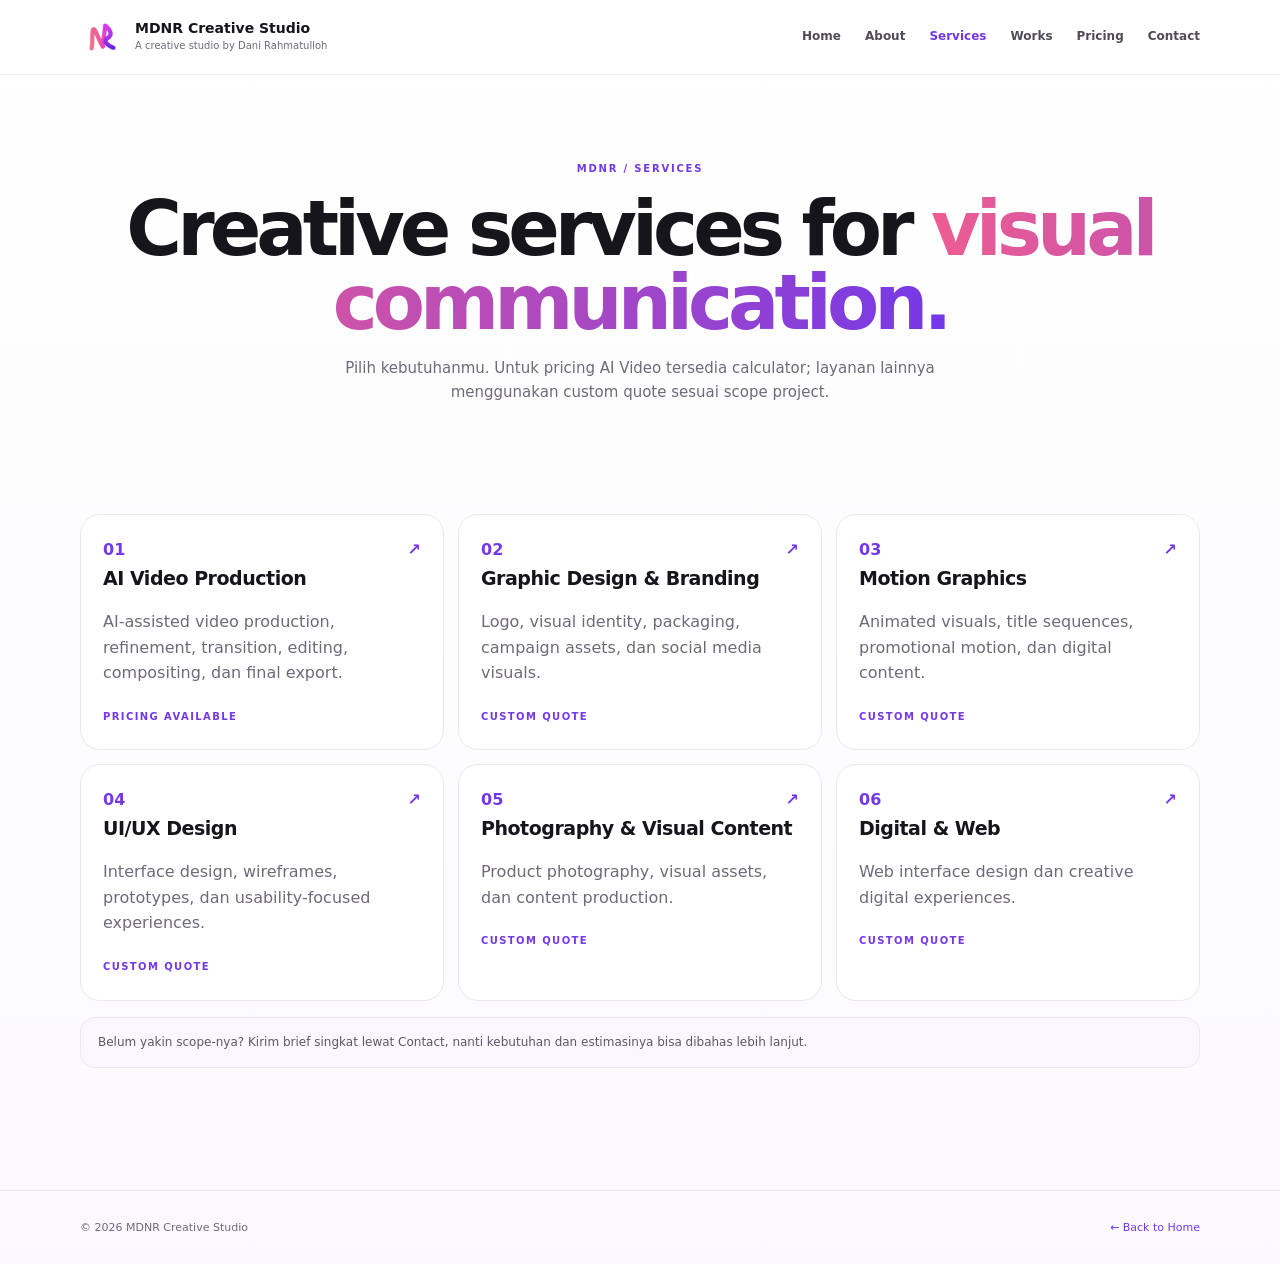
==== services/index.html @ 3273d2fa "2nd deploy, revisi" ====
<!doctype html><html lang="id"><head><meta charset="utf-8"><meta name="viewport" content="width=device-width,initial-scale=1"><meta name="description" content="Services — MDNR Creative Studio"><link rel="icon" type="image/png" href="../assets/logo/favicon.png"><link rel="stylesheet" href="../css/simple-pages.css"><title>Services — MDNR Creative Studio</title></head><body><header class="site-header"><nav class="nav shell"><a class="brand" href="/"><img src="../assets/logo/mdnr-logo.png" alt="MDNR"><span><strong>MDNR Creative Studio</strong><small>A creative studio by Dani Rahmatulloh</small></span></a><button class="menu-toggle" aria-expanded="false" aria-label="Open menu"><i></i><i></i><i></i></button><div class="menu"><a href="/">Home</a><a href="/about/">About</a><a class="active" href="/services/">Services</a><a href="/works/">Works</a><a href="/pricing/">Pricing</a><a href="/contact/">Contact</a></div></nav></header><main><section class="hero shell"><div class="eyebrow">MDNR / Services</div><h1>Creative services for <i>visual communication.</i></h1><p>Pilih kebutuhanmu. Untuk pricing AI Video tersedia calculator; layanan lainnya menggunakan custom quote sesuai scope project.</p></section><section class="section shell"><div class="service-grid"><a class="service" href="/pricing/ai-video/"><div class="arrow"><span>01</span><span>↗</span></div><h3>AI Video Production</h3><p>AI-assisted video production, refinement, transition, editing, compositing, dan final export.</p><span class="label">Pricing available</span></a><a class="service" href="/contact/"><div class="arrow"><span>02</span><span>↗</span></div><h3>Graphic Design &amp; Branding</h3><p>Logo, visual identity, packaging, campaign assets, dan social media visuals.</p><span class="label">Custom quote</span></a><a class="service" href="/contact/"><div class="arrow"><span>03</span><span>↗</span></div><h3>Motion Graphics</h3><p>Animated visuals, title sequences, promotional motion, dan digital content.</p><span class="label">Custom quote</span></a><a class="service" href="/contact/"><div class="arrow"><span>04</span><span>↗</span></div><h3>UI/UX Design</h3><p>Interface design, wireframes, prototypes, dan usability-focused experiences.</p><span class="label">Custom quote</span></a><a class="service" href="/contact/"><div class="arrow"><span>05</span><span>↗</span></div><h3>Photography &amp; Visual Content</h3><p>Product photography, visual assets, dan content production.</p><span class="label">Custom quote</span></a><a class="service" href="/contact/"><div class="arrow"><span>06</span><span>↗</span></div><h3>Digital &amp; Web</h3><p>Web interface design dan creative digital experiences.</p><span class="label">Custom quote</span></a></div><div class="notice">Belum yakin scope-nya? Kirim brief singkat lewat Contact, nanti kebutuhan dan estimasinya bisa dibahas lebih lanjut.</div></section></main><footer class="footer"><div class="shell footer-row"><span>© <span data-year></span> MDNR Creative Studio</span><a class="back" href="/">← Back to Home</a></div></footer><script src="../js/simple-pages.js"></script></body></html>
---- css/simple-pages.css ----
:root{--pink:#ed5d92;--purple:#7438e8;--ink:#17151c;--muted:#706979;--line:#ebe6f0;--soft:#faf7fc}*{box-sizing:border-box}html{scroll-behavior:smooth}body{margin:0;font-family:Inter,system-ui,-apple-system,BlinkMacSystemFont,"Segoe UI",sans-serif;color:var(--ink);background:linear-gradient(180deg,#fff 0%,#fbf9fd 100%);line-height:1.6}.shell{width:min(1120px,calc(100% - 36px));margin:auto}.site-header{position:sticky;top:0;z-index:20;background:rgba(255,255,255,.9);backdrop-filter:blur(14px);border-bottom:1px solid rgba(235,230,240,.8)}.nav{min-height:74px;display:flex;align-items:center;justify-content:space-between;gap:24px}.brand{display:flex;align-items:center;gap:11px;color:inherit;text-decoration:none}.brand img{width:44px;height:44px;object-fit:contain;border-radius:10px}.brand strong{display:block;font-size:14px;line-height:1.2}.brand small{display:block;font-size:10px;color:var(--muted);margin-top:2px}.menu{display:flex;align-items:center;gap:24px}.menu a{font-size:12px;color:#514b58;text-decoration:none;font-weight:700}.menu a:hover,.menu a.active{color:var(--purple)}.menu-toggle{display:none;border:0;background:none;padding:8px}.menu-toggle i{display:block;width:22px;height:2px;background:var(--ink);margin:4px}.hero{padding:86px 0 58px;text-align:center}.eyebrow{font-size:10px;text-transform:uppercase;letter-spacing:.18em;color:var(--purple);font-weight:900}.hero h1{font-size:clamp(42px,7vw,76px);line-height:.98;letter-spacing:-.065em;margin:15px 0}.hero h1 i,.section h2 i{font-style:normal;background:linear-gradient(90deg,var(--pink),var(--purple));-webkit-background-clip:text;background-clip:text;color:transparent}.hero p{max-width:680px;margin:0 auto;color:var(--muted);font-size:15px}.section{padding:52px 0}.grid{display:grid;grid-template-columns:1.05fr .95fr;gap:28px}.card{background:#fff;border:1px solid var(--line);border-radius:22px;padding:26px;box-shadow:0 16px 45px rgba(50,20,80,.06)}.label{font-size:10px;letter-spacing:.14em;text-transform:uppercase;font-weight:900;color:var(--purple)}h2{font-size:clamp(30px,5vw,52px);line-height:1.02;letter-spacing:-.055em;margin:10px 0 16px}h3{font-size:19px;letter-spacing:-.025em;margin:0 0 7px}p{color:var(--muted)}.list{display:grid;gap:12px;margin-top:18px}.item{display:flex;gap:14px;padding:15px 0;border-bottom:1px solid var(--line)}.item:last-child{border-bottom:0}.num{font-size:11px;color:var(--purple);font-weight:900;min-width:28px}.actions{display:flex;gap:10px;flex-wrap:wrap;margin-top:22px}.button{display:inline-flex;align-items:center;justify-content:center;min-height:46px;padding:0 18px;border-radius:12px;text-decoration:none;font-size:12px;font-weight:900}.primary{background:linear-gradient(90deg,var(--pink),var(--purple));color:#fff}.secondary{border:1px solid var(--line);color:var(--ink);background:#fff}.service-grid,.work-grid{display:grid;grid-template-columns:repeat(3,1fr);gap:14px}.service,.work{display:block;text-decoration:none;color:inherit;background:#fff;border:1px solid var(--line);border-radius:20px;padding:22px;min-height:190px;transition:.2s}.service:hover,.work:hover{transform:translateY(-3px);box-shadow:0 15px 35px rgba(50,20,80,.08);border-color:#d8caea}.service .arrow,.work .arrow{display:flex;justify-content:space-between;color:var(--purple);font-weight:900}.work{min-height:220px;background:linear-gradient(145deg,#fff,#f9f4ff)}.work strong{font-size:24px;line-height:1.02;display:block;margin-top:48px;letter-spacing:-.045em}.notice{margin-top:16px;padding:15px 17px;border-radius:15px;background:#fbf7ff;border:1px solid #eee5fa;color:#5e5668;font-size:12px}.footer{margin-top:70px;padding:28px 0;border-top:1px solid var(--line);font-size:11px;color:var(--muted)}.footer-row{display:flex;justify-content:space-between;gap:20px;align-items:center}.footer a{color:var(--purple);text-decoration:none}.contact-box{max-width:760px;margin:0 auto;text-align:center}.contact-box .card{padding:38px}.email{font-size:clamp(20px,4vw,34px);font-weight:900;letter-spacing:-.04em;color:var(--ink);text-decoration:none}.back{font-size:11px;color:var(--muted);text-decoration:none}.back:hover{color:var(--purple)}
@media(max-width:760px){.menu{display:none;position:absolute;top:74px;left:0;right:0;background:#fff;border-bottom:1px solid var(--line);padding:16px 18px;flex-direction:column;align-items:flex-start;gap:15px}.menu.open{display:flex}.menu-toggle{display:block}.grid,.service-grid,.work-grid{grid-template-columns:1fr}.hero{padding:62px 0 35px}.section{padding:35px 0}.footer-row{align-items:flex-start;flex-direction:column}}

.contact-details{display:flex;flex-direction:column;gap:10px;margin:20px 0}.contact-details .email{display:block;margin:0}.contact-note{font-size:12px;color:var(--mut,#716b78)}
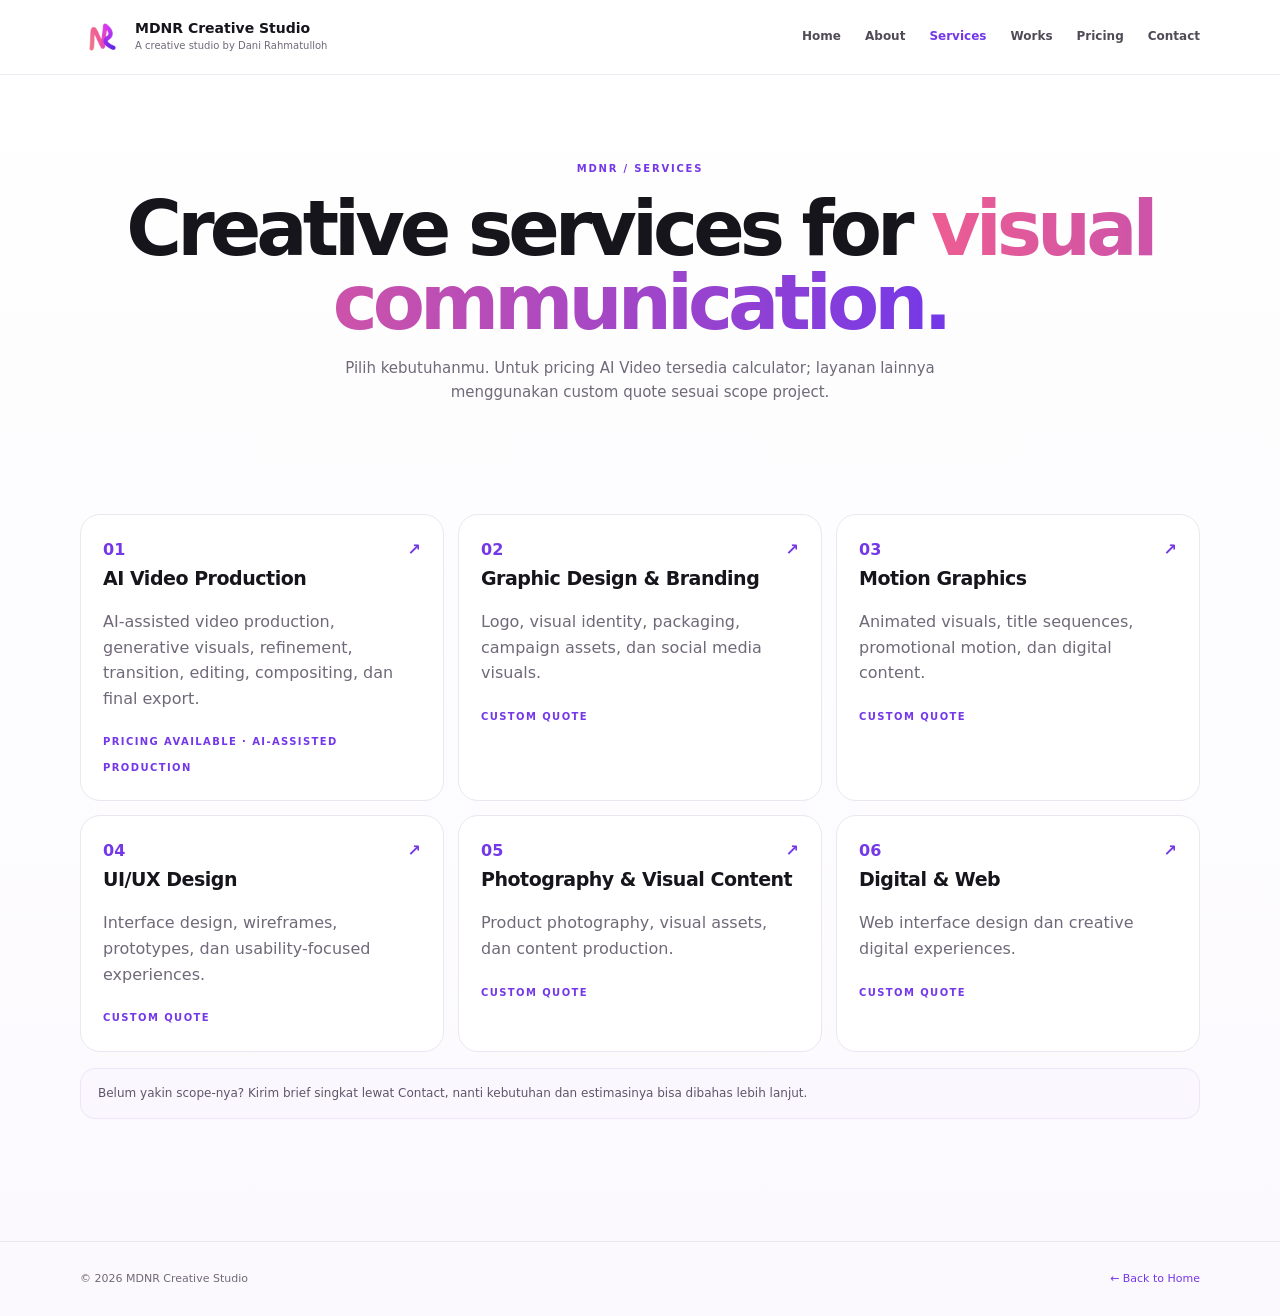
==== commit 795d7063: "3-tambahan-page" ====
--- a/services/index.html
+++ b/services/index.html
@@ -1 +1 @@
-<!doctype html><html lang="id"><head><meta charset="utf-8"><meta name="viewport" content="width=device-width,initial-scale=1"><meta name="description" content="Services — MDNR Creative Studio"><link rel="icon" type="image/png" href="../assets/logo/favicon.png"><link rel="stylesheet" href="../css/simple-pages.css"><title>Services — MDNR Creative Studio</title></head><body><header class="site-header"><nav class="nav shell"><a class="brand" href="/"><img src="../assets/logo/mdnr-logo.png" alt="MDNR"><span><strong>MDNR Creative Studio</strong><small>A creative studio by Dani Rahmatulloh</small></span></a><button class="menu-toggle" aria-expanded="false" aria-label="Open menu"><i></i><i></i><i></i></button><div class="menu"><a href="/">Home</a><a href="/about/">About</a><a class="active" href="/services/">Services</a><a href="/works/">Works</a><a href="/pricing/">Pricing</a><a href="/contact/">Contact</a></div></nav></header><main><section class="hero shell"><div class="eyebrow">MDNR / Services</div><h1>Creative services for <i>visual communication.</i></h1><p>Pilih kebutuhanmu. Untuk pricing AI Video tersedia calculator; layanan lainnya menggunakan custom quote sesuai scope project.</p></section><section class="section shell"><div class="service-grid"><a class="service" href="/pricing/ai-video/"><div class="arrow"><span>01</span><span>↗</span></div><h3>AI Video Production</h3><p>AI-assisted video production, refinement, transition, editing, compositing, dan final export.</p><span class="label">Pricing available</span></a><a class="service" href="/contact/"><div class="arrow"><span>02</span><span>↗</span></div><h3>Graphic Design &amp; Branding</h3><p>Logo, visual identity, packaging, campaign assets, dan social media visuals.</p><span class="label">Custom quote</span></a><a class="service" href="/contact/"><div class="arrow"><span>03</span><span>↗</span></div><h3>Motion Graphics</h3><p>Animated visuals, title sequences, promotional motion, dan digital content.</p><span class="label">Custom quote</span></a><a class="service" href="/contact/"><div class="arrow"><span>04</span><span>↗</span></div><h3>UI/UX Design</h3><p>Interface design, wireframes, prototypes, dan usability-focused experiences.</p><span class="label">Custom quote</span></a><a class="service" href="/contact/"><div class="arrow"><span>05</span><span>↗</span></div><h3>Photography &amp; Visual Content</h3><p>Product photography, visual assets, dan content production.</p><span class="label">Custom quote</span></a><a class="service" href="/contact/"><div class="arrow"><span>06</span><span>↗</span></div><h3>Digital &amp; Web</h3><p>Web interface design dan creative digital experiences.</p><span class="label">Custom quote</span></a></div><div class="notice">Belum yakin scope-nya? Kirim brief singkat lewat Contact, nanti kebutuhan dan estimasinya bisa dibahas lebih lanjut.</div></section></main><footer class="footer"><div class="shell footer-row"><span>© <span data-year></span> MDNR Creative Studio</span><a class="back" href="/">← Back to Home</a></div></footer><script src="../js/simple-pages.js"></script></body></html>
+<!doctype html><html lang="id"><head><meta charset="utf-8"><meta name="viewport" content="width=device-width,initial-scale=1"><meta name="description" content="Services — MDNR Creative Studio"><link rel="icon" type="image/png" href="../assets/logo/favicon.png"><link rel="stylesheet" href="../css/simple-pages.css"><title>Services — MDNR Creative Studio</title></head><body><header class="site-header"><nav class="nav shell"><a class="brand" href="/"><img src="../assets/logo/mdnr-logo.png" alt="MDNR"><span><strong>MDNR Creative Studio</strong><small>A creative studio by Dani Rahmatulloh</small></span></a><button class="menu-toggle" aria-expanded="false" aria-label="Open menu"><i></i><i></i><i></i></button><div class="menu"><a href="/">Home</a><a href="/about/">About</a><a class="active" href="/services/">Services</a><a href="/works/">Works</a><a href="/pricing/">Pricing</a><a href="/contact/">Contact</a></div></nav></header><main><section class="hero shell"><div class="eyebrow">MDNR / Services</div><h1>Creative services for <i>visual communication.</i></h1><p>Pilih kebutuhanmu. Untuk pricing AI Video tersedia calculator; layanan lainnya menggunakan custom quote sesuai scope project.</p></section><section class="section shell"><div class="service-grid"><a class="service" href="/pricing/ai-video/"><div class="arrow"><span>01</span><span>↗</span></div><h3>AI Video Production</h3><p>AI-assisted video production, generative visuals, refinement, transition, editing, compositing, dan final export.</p><span class="label">Pricing available · AI-assisted production</span></a><a class="service" href="/contact/"><div class="arrow"><span>02</span><span>↗</span></div><h3>Graphic Design &amp; Branding</h3><p>Logo, visual identity, packaging, campaign assets, dan social media visuals.</p><span class="label">Custom quote</span></a><a class="service" href="/contact/"><div class="arrow"><span>03</span><span>↗</span></div><h3>Motion Graphics</h3><p>Animated visuals, title sequences, promotional motion, dan digital content.</p><span class="label">Custom quote</span></a><a class="service" href="/contact/"><div class="arrow"><span>04</span><span>↗</span></div><h3>UI/UX Design</h3><p>Interface design, wireframes, prototypes, dan usability-focused experiences.</p><span class="label">Custom quote</span></a><a class="service" href="/contact/"><div class="arrow"><span>05</span><span>↗</span></div><h3>Photography &amp; Visual Content</h3><p>Product photography, visual assets, dan content production.</p><span class="label">Custom quote</span></a><a class="service" href="/contact/"><div class="arrow"><span>06</span><span>↗</span></div><h3>Digital &amp; Web</h3><p>Web interface design dan creative digital experiences.</p><span class="label">Custom quote</span></a></div><div class="notice">Belum yakin scope-nya? Kirim brief singkat lewat Contact, nanti kebutuhan dan estimasinya bisa dibahas lebih lanjut.</div></section></main><footer class="footer"><div class="shell footer-row"><span>© <span data-year></span> MDNR Creative Studio</span><a class="back" href="/">← Back to Home</a></div></footer><script src="../js/simple-pages.js"></script></body></html>
